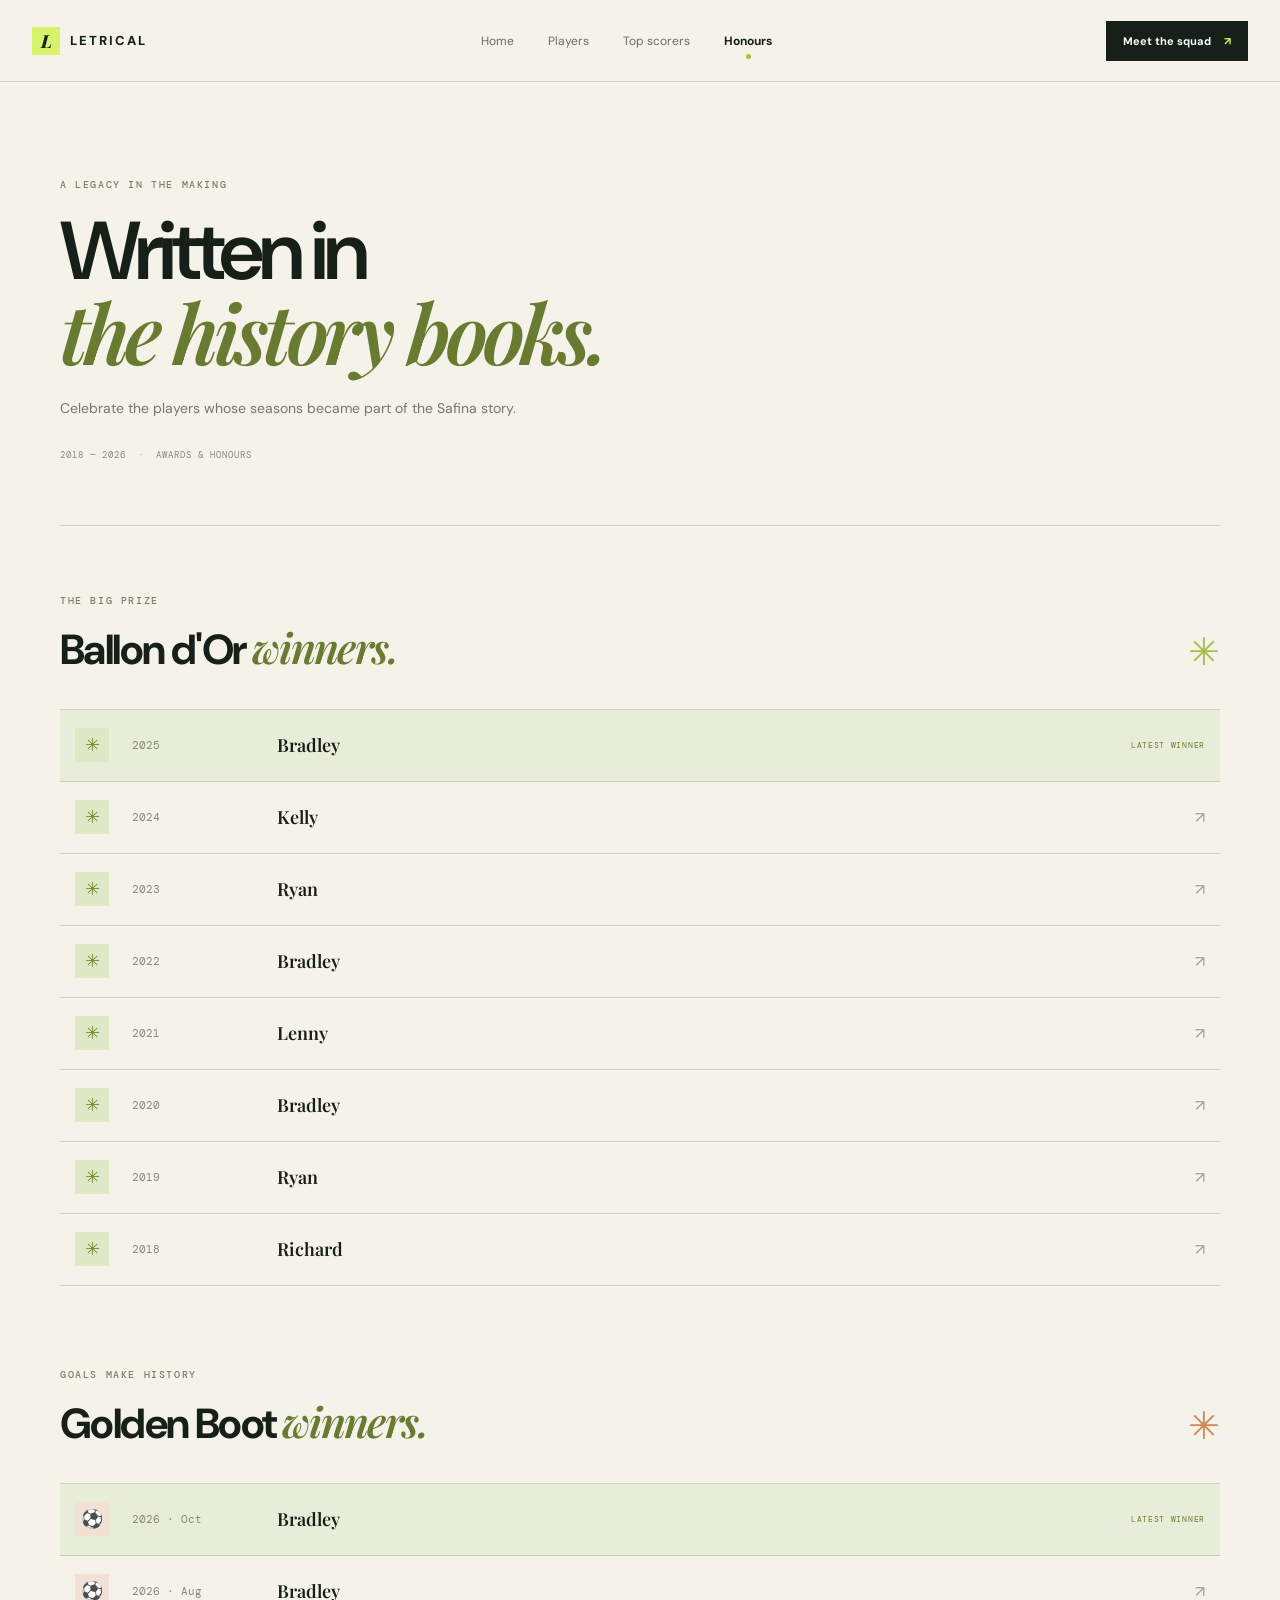
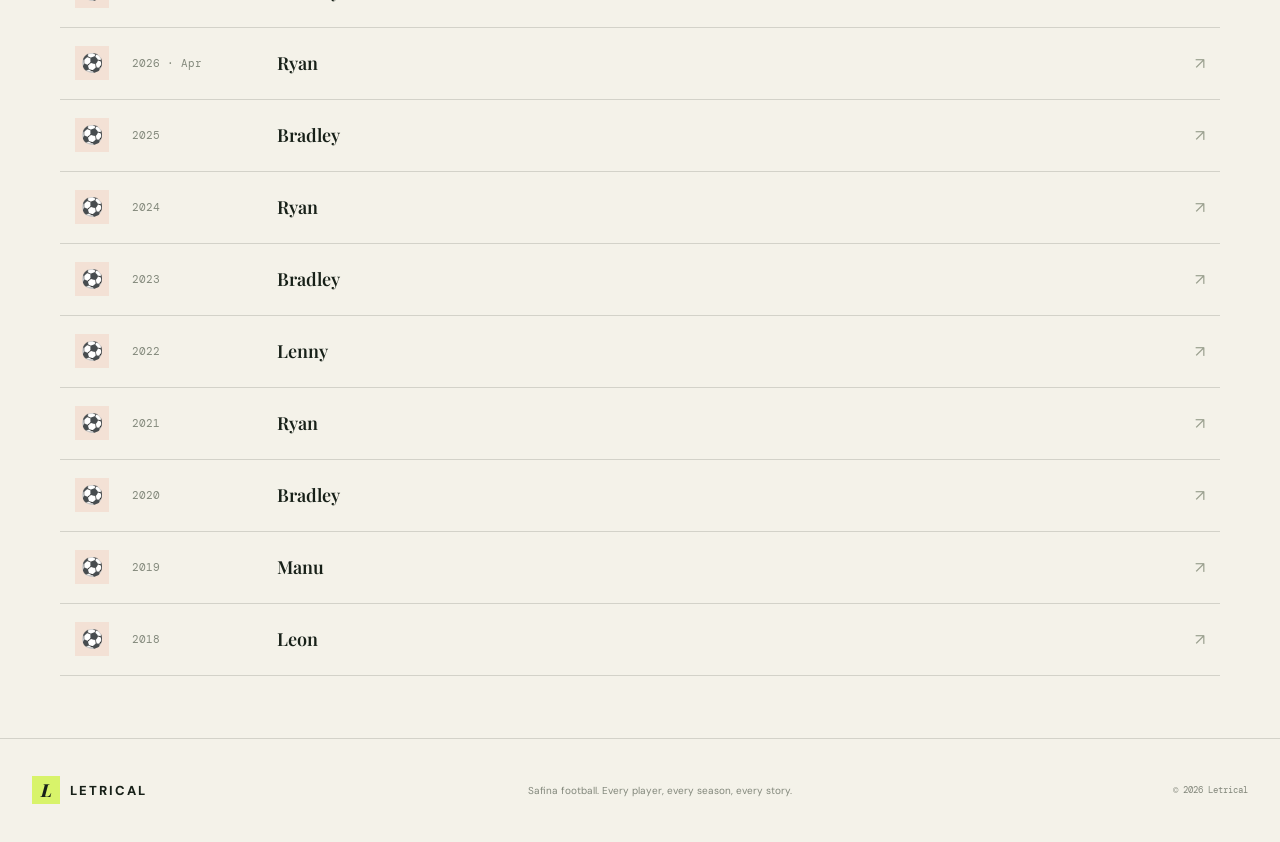
==== honours.html @ 58cb49b2 "Build Letrical as a responsive multi-page Safina football website." ====
<!DOCTYPE html>
<html lang="en">
<head>
  <meta charset="UTF-8">
  <meta name="viewport" content="width=device-width, initial-scale=1.0">
  <meta name="description" content="Look back at Safina Ballon d'Or and Golden Boot winners.">
  <meta name="theme-color" content="#101510">
  <title>Honours & History — Letrical</title>
  <link rel="stylesheet" href="styles.css">
  <script src="data.js" defer></script>
  <script src="app.js" defer></script>
</head>
<body>
  <header class="site-header">
    <a class="wordmark" href="index.html" aria-label="Letrical home"><span class="wordmark-mark">L</span>LETRICAL</a>
    <button class="menu-toggle" aria-label="Open navigation" aria-expanded="false">☰</button>
    <nav class="site-nav" aria-label="Main navigation"><a href="index.html">Home</a><a href="players.html">Players</a><a href="scorers.html">Top scorers</a><a class="active" href="honours.html">Honours</a></nav>
    <a class="header-cta" href="players.html">Meet the squad <span aria-hidden="true">↗</span></a>
  </header>
  <main>
    <section class="page-hero page-width"><p class="eyebrow">A LEGACY IN THE MAKING</p><h1>Written in<br><em>the history books.</em></h1><p>Celebrate the players whose seasons became part of the Safina story.</p><div class="page-hero-meta"><span>2018 — 2026</span><span>·</span><span>AWARDS & HONOURS</span></div></section>
    <section class="section page-width honours-section"><div class="section-heading"><div><p class="eyebrow">THE BIG PRIZE</p><h2>Ballon d'Or <em>winners.</em></h2></div><span class="award-mark" aria-hidden="true">✳</span></div><div class="honours-list" id="ballon-history"></div></section>
    <section class="section page-width honours-section boot-section"><div class="section-heading"><div><p class="eyebrow">GOALS MAKE HISTORY</p><h2>Golden Boot <em>winners.</em></h2></div><span class="award-mark boot-mark" aria-hidden="true">✳</span></div><div class="honours-list" id="boot-history"></div></section>
  </main>
  <footer class="site-footer"><a class="wordmark" href="index.html"><span class="wordmark-mark">L</span>LETRICAL</a><p>Safina football. Every player, every season, every story.</p><span>© <span data-year></span> Letrical</span></footer>
</body>
</html>
---- styles.css ----
@import url('https://fonts.googleapis.com/css2?family=DM+Mono:wght@400;500&family=DM+Sans:wght@400;500;600;700;800&family=Playfair+Display:ital,wght@0,600;0,700;1,600;1,700&display=swap');

:root{--ink:#172018;--deep:#101510;--paper:#f4f2e9;--cream:#e9e6d9;--muted:#777d70;--lime:#d8f36a;--line:rgba(23,32,24,.15);--serif:'Playfair Display',Georgia,serif;--sans:'DM Sans',Arial,sans-serif;--mono:'DM Mono',monospace}
*{box-sizing:border-box}html{scroll-behavior:smooth}body{margin:0;background:var(--paper);color:var(--ink);font-family:var(--sans);-webkit-font-smoothing:antialiased}a{color:inherit;text-decoration:none}.page-width{width:min(1160px,calc(100% - 64px));margin-inline:auto}
.site-header{height:82px;padding:0 max(32px,calc((100vw - 1300px)/2));display:flex;align-items:center;justify-content:space-between;border-bottom:1px solid var(--line);background:var(--paper);position:relative;z-index:5}.wordmark{display:inline-flex;align-items:center;gap:10px;font-size:13px;font-weight:800;letter-spacing:2px}.wordmark-mark{width:28px;height:28px;display:grid;place-items:center;background:var(--lime);font-family:var(--serif);font-size:18px;font-style:italic;letter-spacing:0}.site-nav{display:flex;gap:34px;align-items:center}.site-nav a{font-size:12px;color:#686e62;transition:color .2s}.site-nav a:hover,.site-nav a.active{color:var(--ink);font-weight:700}.site-nav a.active:after{content:'';display:block;width:5px;height:5px;border-radius:50%;background:#a5c83b;margin:5px auto -10px}.header-cta{font-size:11px;font-weight:700;background:var(--ink);color:#fff;padding:13px 17px}.header-cta span{color:var(--lime);padding-left:10px}.menu-toggle{display:none}
.hero{min-height:570px;display:grid;grid-template-columns:1fr .95fr;align-items:center;gap:36px;padding-block:64px}.hero-copy{padding:10px 0}.eyebrow{font:500 10px var(--mono);letter-spacing:1.6px;color:#78806d;margin:0 0 20px}.live-dot{display:inline-block;width:7px;height:7px;border-radius:50%;background:#a9cb44;margin-right:8px;box-shadow:0 0 0 4px rgba(169,203,68,.17)}h1,h2,p{margin-top:0}.hero h1,.page-hero h1{font-size:clamp(54px,7vw,92px);line-height:.98;letter-spacing:-5px;margin:0 0 26px;font-weight:600}.hero h1 em,.page-hero h1 em,.section-heading h2 em,.numbers-heading h2 em,.history-callout h2 em{font-family:var(--serif);font-weight:600;color:#687b31}.hero-intro{font-size:15px;line-height:1.8;color:#666c60;max-width:390px}.hero-actions{display:flex;align-items:center;gap:25px;margin-top:30px}.button{display:inline-flex;align-items:center;gap:20px;padding:15px 19px;font-size:11px;font-weight:700;letter-spacing:.2px}.button-primary{background:var(--lime);color:var(--ink)}.button-primary span,.button-dark span{font-size:17px}.text-link{font-size:11px;font-weight:700;border-bottom:1px solid #939884;padding-bottom:5px}.text-link span{padding-left:8px}.hero-note{display:flex;align-items:center;gap:11px;margin-top:54px;color:#8b9082;font:10px var(--mono);letter-spacing:1px}.note-line{height:1px;width:33px;background:#a5c83b}.hero-art{height:420px;position:relative;overflow:hidden;background:#d9e3be;display:grid;place-items:center}.hero-art:before,.hero-art:after{content:'';position:absolute;border:1px solid rgba(67,87,33,.18);border-radius:50%;width:410px;height:410px}.hero-art:after{width:300px;height:300px}.hero-orbit{position:absolute;border:1px solid rgba(67,87,33,.16);border-radius:50%;width:520px;height:260px;transform:rotate(-30deg)}.orbit-two{transform:rotate(48deg);width:480px;height:190px}.hero-sun{position:absolute;width:175px;height:175px;background:var(--lime);border-radius:50%;top:32px;right:60px;opacity:.8}.hero-ball{position:relative;z-index:1;font-size:140px;filter:drop-shadow(0 22px 18px rgba(49,62,27,.24));transform:rotate(-17deg)}.hero-art-label{position:absolute;left:25px;bottom:22px;right:25px;display:flex;justify-content:space-between;font:10px var(--mono);letter-spacing:1.2px;color:#52613a}.hero-side-label{position:absolute;right:13px;top:50%;writing-mode:vertical-rl;font:9px var(--mono);letter-spacing:2px;color:#69784e}
.ticker{height:53px;background:var(--lime);overflow:hidden;display:flex;align-items:center}.ticker-track{display:flex;align-items:center;justify-content:space-around;min-width:100%;gap:35px;white-space:nowrap;font-size:10px;letter-spacing:1.7px;font-weight:800}.ticker-track b{font-size:17px;font-weight:400}.section{padding-block:95px}.section-heading,.leaderboard-top{display:flex;align-items:end;justify-content:space-between;margin-bottom:32px}.section-heading .eyebrow,.leaderboard-top .eyebrow{margin-bottom:12px}.section-heading h2,.leaderboard-top h2{font-size:42px;letter-spacing:-1.6px;margin:0}.section-aside{font:9px var(--mono);letter-spacing:1px;color:#83897b}.player-grid{display:grid;grid-template-columns:repeat(4,1fr);gap:17px}.featured-grid{grid-template-columns:repeat(3,1fr)}.player-card{--tone:#d8f36a;position:relative;overflow:hidden;min-height:332px;padding:18px 18px 15px;background:#20291f;color:#f5f4e8;isolation:isolate;transition:transform .25s,box-shadow .25s}.player-card:hover{transform:translateY(-5px);box-shadow:0 14px 28px rgba(28,38,27,.18)}.tone-lime{--tone:#d8f36a}.tone-coral{--tone:#fd806a}.tone-blue{--tone:#85b8f5}.tone-orange{--tone:#f6a05a}.tone-violet{--tone:#c0a3ef}.tone-cyan{--tone:#82d8d1}.tone-gold{--tone:#e6c45b}.tone-slate{--tone:#b5c5c6}.player-card:before{content:'';position:absolute;z-index:-1;width:210px;height:210px;border-radius:50%;background:var(--tone);right:-60px;top:64px;opacity:.95}.player-card:after{content:'';position:absolute;z-index:-1;width:220px;height:110px;border:1px solid rgba(255,255,255,.19);border-radius:50%;right:-25px;top:104px;transform:rotate(-28deg)}.card-edition,.player-number{font:9px var(--mono);letter-spacing:1px;color:rgba(255,255,255,.62)}.player-card-top{display:flex;justify-content:space-between;align-items:center}.player-number{color:var(--tone);font-size:15px}.card-player-art{height:158px;position:relative;display:grid;place-items:center}.card-shape{position:absolute;width:160px;height:160px;border-radius:50%;background:rgba(255,255,255,.06);border:1px solid rgba(255,255,255,.13)}.player-emoji{position:relative;font-size:72px;filter:drop-shadow(0 7px 8px rgba(0,0,0,.2));transform:translateY(4px)}.player-card-info{position:relative;border-bottom:1px solid rgba(255,255,255,.2);padding-bottom:10px;display:flex;align-items:end;justify-content:space-between}.player-rating{display:flex;flex-direction:column;line-height:1}.player-rating strong{font-size:34px;letter-spacing:-2px;color:var(--tone)}.player-rating span{font:9px var(--mono);letter-spacing:1px;margin-top:5px;color:rgba(255,255,255,.68)}.player-card-name{font:600 19px var(--serif);text-transform:uppercase;letter-spacing:.5px}.player-card-stats{display:flex;justify-content:space-between;padding-top:10px;font:8px var(--mono);letter-spacing:.4px;color:rgba(255,255,255,.62)}.player-card-stats b{color:#fff;font-size:10px;margin-right:3px}
.numbers-band{background:var(--deep);color:#fff}.numbers-inner{min-height:260px;display:grid;grid-template-columns:1.5fr repeat(3,1fr);align-items:center;gap:30px}.numbers-heading .eyebrow{color:#a1b66b}.numbers-heading h2{font-size:37px;line-height:1.1;letter-spacing:-1.5px;margin:0}.numbers-heading h2 em{color:var(--lime)}.stat-block{border-left:1px solid rgba(255,255,255,.15);padding-left:25px;display:flex;flex-direction:column;gap:10px}.stat-block strong{font:600 45px var(--serif);color:var(--lime)}.stat-block span{font:9px var(--mono);letter-spacing:.8px;color:#a6ab9e}.home-history{display:grid;grid-template-columns:1.4fr .8fr;gap:70px;align-items:center}.history-callout{padding:50px;background:#e4e9d4}.history-callout h2{font-size:43px;letter-spacing:-1.5px;line-height:1.1;margin-bottom:17px}.history-callout p:not(.eyebrow){color:#6e7564;max-width:390px;font-size:13px;line-height:1.8}.button-dark{background:var(--ink);color:white;margin-top:12px}.button-dark span{color:var(--lime)}.latest-winner{padding:20px 10px;display:flex;flex-direction:column;align-items:flex-start}.winner-icon{font-size:32px;color:#9ebc48;margin-bottom:24px}.latest-winner .eyebrow{margin:0 0 6px}.latest-winner strong{font:600 25px var(--serif);margin-bottom:3px}.latest-winner>span{font:10px var(--mono);color:#8b9082}.winner-rule{height:1px;width:100%;background:var(--line);margin:23px 0}
.site-footer{min-height:104px;padding:24px max(32px,calc((100vw - 1300px)/2));border-top:1px solid var(--line);display:flex;align-items:center;justify-content:space-between;gap:20px}.site-footer p{margin:0;font-size:10px;color:#82877b}.site-footer>span{font:9px var(--mono);color:#82877b}
.page-hero{padding-top:96px;padding-bottom:64px;border-bottom:1px solid var(--line);position:relative}.page-hero h1{font-size:clamp(54px,7vw,82px);margin-bottom:19px}.page-hero>p:not(.eyebrow){font-size:14px;color:#73796c;line-height:1.7;max-width:480px;margin-bottom:28px}.page-hero-meta{display:flex;gap:12px;color:#858b7e;font:9px var(--mono);letter-spacing:1px}.squad-section{padding-top:62px}.squad-section .player-grid{grid-template-columns:repeat(4,1fr)}.leaderboard-section{padding-top:75px;max-width:960px}.leaderboard-top{align-items:center}.leaderboard-total{display:flex;flex-direction:column;align-items:flex-end}.leaderboard-total strong{font:600 30px var(--serif);color:#627731}.leaderboard-total span{font:9px var(--mono);color:#82877b;letter-spacing:1px}.table-shell{border:1px solid var(--line);background:#faf9f4}.leaderboard{width:100%;border-collapse:collapse;text-align:left}.leaderboard th{padding:17px 20px;font:9px var(--mono);letter-spacing:1px;color:#858b7e;border-bottom:1px solid var(--line)}.leaderboard td{padding:16px 20px;border-bottom:1px solid rgba(23,32,24,.08)}.leaderboard tbody tr:last-child td{border-bottom:0}.leaderboard tbody tr:hover{background:#f1f3e8}.rank-badge{font:11px var(--mono);color:#8b9082}.rank-badge.rank-1{color:#718b2f}.rank-badge.rank-2{color:#777e80}.rank-badge.rank-3{color:#a66a42}.table-player{display:flex;align-items:center;gap:12px}.table-avatar{width:34px;height:34px;border-radius:50%;display:grid;place-items:center;background:#e6eadb;font-size:17px}.table-player strong{font-size:13px}.position-pill{padding:5px 8px;background:#edf0e3;color:#69784b;font:9px var(--mono)}.goal-count{font:600 19px var(--serif)}.goal-count span{font-size:13px}.table-footnote{font-size:10px;color:#8a8f83;margin-top:14px}
.honours-section{padding-top:68px;padding-bottom:62px}.honours-section+.honours-section{padding-top:20px}.award-mark{font-size:38px;color:#a4bf4b}.boot-mark{color:#d28757}.honours-list{border-top:1px solid var(--line)}.honour-row{min-height:72px;display:grid;grid-template-columns:42px 130px 1fr auto;align-items:center;gap:15px;border-bottom:1px solid var(--line);padding:10px 15px;transition:background .2s}.honour-row:hover{background:#eeefe7}.honour-row.latest{background:#e8edd9}.honour-icon{width:34px;height:34px;display:grid;place-items:center;background:#dfe8c4;color:#728b38;font-size:18px}.boot-section .honour-icon{background:#f3e1d5;color:#b87043}.honour-year{font:11px var(--mono);color:#83897c}.honour-winner{font:600 18px var(--serif)}.latest-tag{font:8px var(--mono);letter-spacing:.7px;color:#687d32}.honour-arrow{color:#9aa08f}
@media(max-width:900px){.site-header{padding-inline:24px}.site-nav{gap:20px}.hero{min-height:500px;gap:20px}.hero-art{height:360px}.player-grid,.squad-section .player-grid{grid-template-columns:repeat(2,1fr)}.numbers-inner{grid-template-columns:repeat(3,1fr);padding-block:38px}.numbers-heading{grid-column:1/-1}.numbers-heading br{display:none}.home-history{gap:35px}.site-footer{padding-inline:24px}}
@media(max-width:620px){.page-width{width:calc(100% - 36px)}.site-header{height:68px;padding-inline:18px}.wordmark{font-size:11px}.header-cta{display:none}.menu-toggle{display:block;border:0;background:transparent;font-size:21px;color:var(--ink);cursor:pointer}.site-nav{display:none;position:absolute;top:68px;left:0;right:0;padding:16px 20px 20px;background:var(--paper);border-bottom:1px solid var(--line);flex-direction:column;align-items:stretch;gap:0}.site-nav.is-open{display:flex}.site-nav a{padding:13px 0}.site-nav a.active:after{display:none}.hero{display:flex;flex-direction:column;align-items:stretch;padding-block:48px 35px;gap:28px}.hero h1,.page-hero h1{font-size:58px;letter-spacing:-3px}.hero-art{height:310px}.hero-ball{font-size:110px}.hero-sun{width:130px;height:130px;right:35px}.hero-note{margin-top:35px}.ticker{height:45px}.ticker-track{justify-content:flex-start;gap:22px;font-size:8px}.section{padding-block:62px}.section-heading h2,.leaderboard-top h2{font-size:34px}.section-heading{align-items:end;gap:12px}.section-heading>.text-link{white-space:nowrap;font-size:10px}.section-aside{display:none}.player-grid,.squad-section .player-grid,.featured-grid{grid-template-columns:repeat(2,minmax(0,1fr));gap:10px}.player-card{min-height:290px;padding:13px}.card-player-art{height:130px}.card-shape{width:135px;height:135px}.player-emoji{font-size:58px}.player-card-name{font-size:15px}.player-card-stats{font-size:7px}.player-card-stats b{font-size:9px}.numbers-inner{grid-template-columns:repeat(3,1fr);gap:14px;padding-block:32px}.numbers-heading{grid-column:1/-1}.numbers-heading h2{font-size:30px}.stat-block{padding-left:11px}.stat-block strong{font-size:31px}.stat-block span{font-size:7px;line-height:1.5}.home-history{grid-template-columns:1fr;gap:25px}.history-callout{padding:30px 24px}.history-callout h2{font-size:36px}.latest-winner{padding-inline:5px}.page-hero{padding-top:65px;padding-bottom:42px}.page-hero h1{font-size:54px}.page-hero-meta{font-size:8px;gap:8px}.leaderboard-section{padding-top:50px}.leaderboard-top{align-items:end}.leaderboard th,.leaderboard td{padding:12px 9px}.leaderboard th{font-size:8px}.leaderboard th:nth-child(3),.leaderboard td:nth-child(3){display:none}.table-player{gap:8px}.table-player strong{font-size:12px}.table-avatar{width:29px;height:29px}.goal-count{font-size:16px}.honour-row{grid-template-columns:35px 75px 1fr auto;gap:8px;padding-inline:6px;min-height:65px}.honour-icon{width:30px;height:30px}.honour-year{font-size:9px}.honour-winner{font-size:16px}.latest-tag{font-size:7px}.site-footer{padding:22px 18px;flex-wrap:wrap}.site-footer p{order:3;flex-basis:100%}.site-footer>span{font-size:8px}}
@media(prefers-reduced-motion:reduce){html{scroll-behavior:auto}*,*::before,*::after{transition:none!important}}
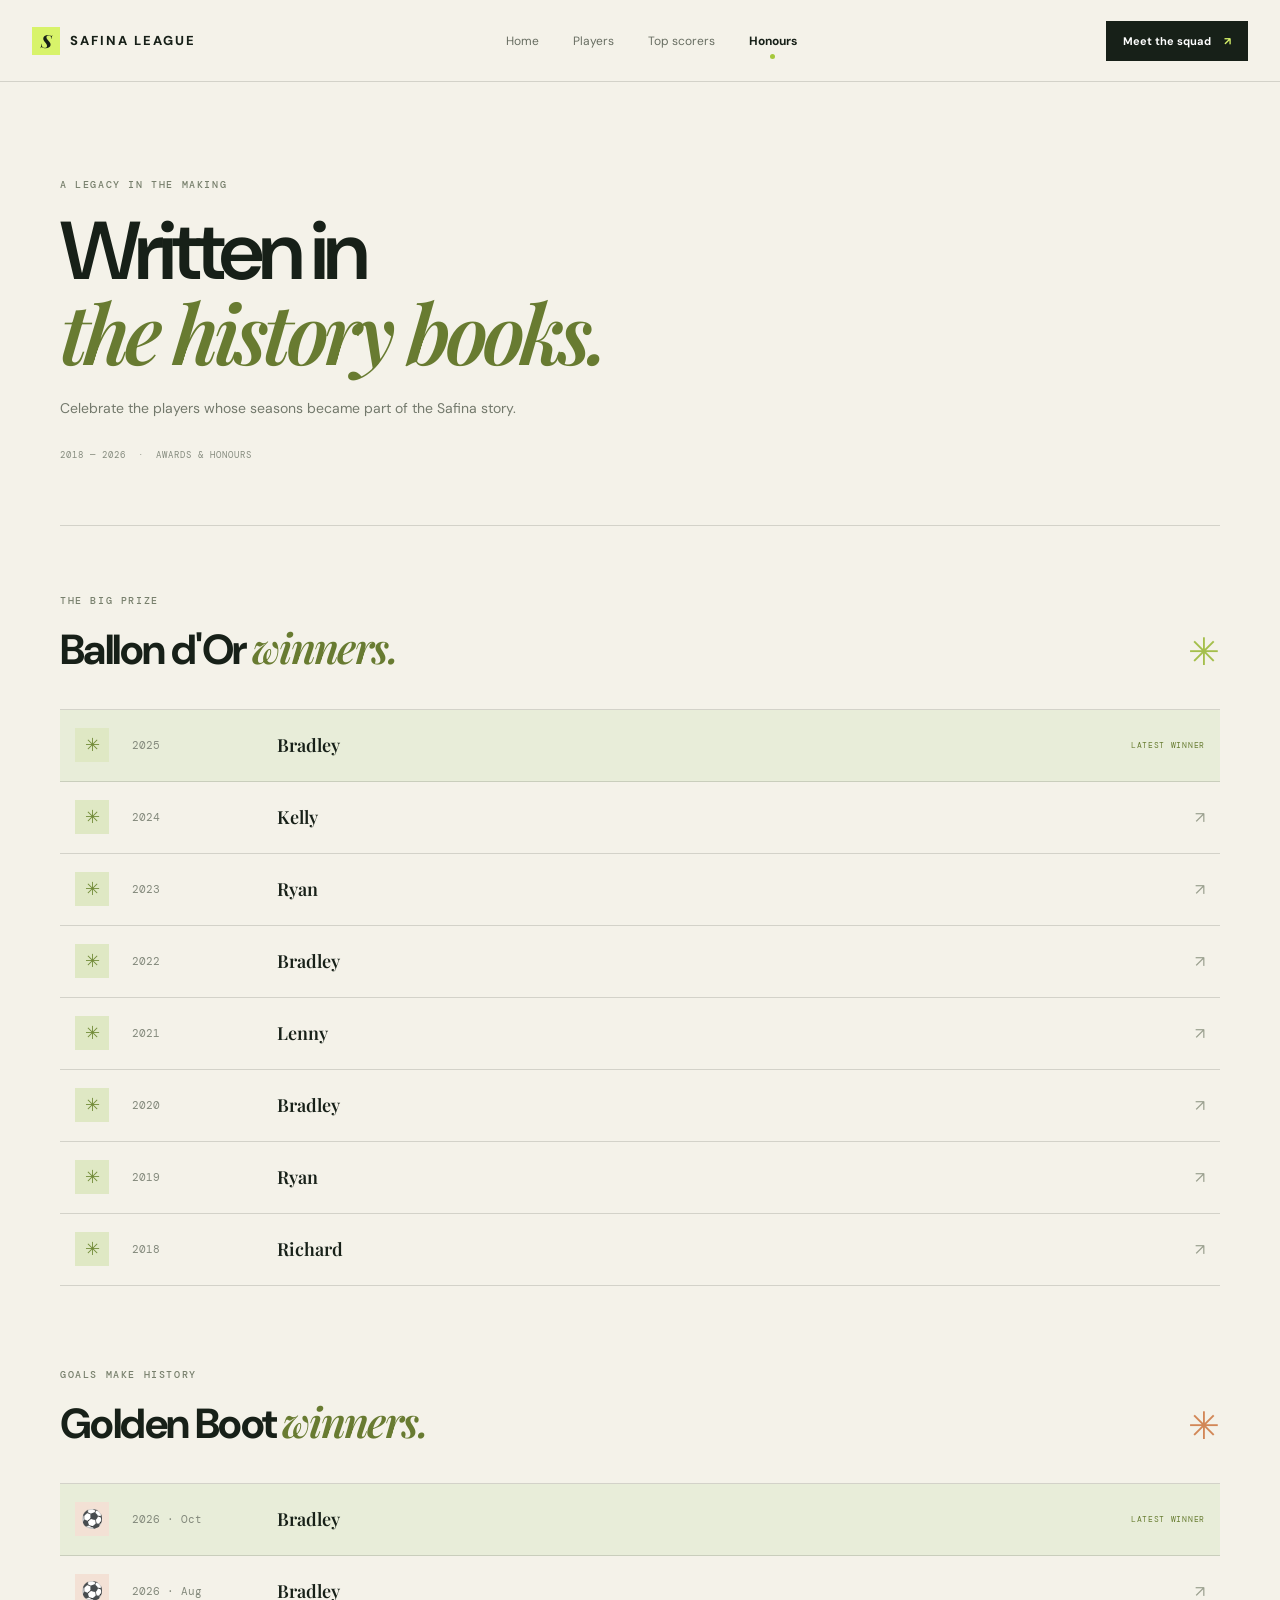
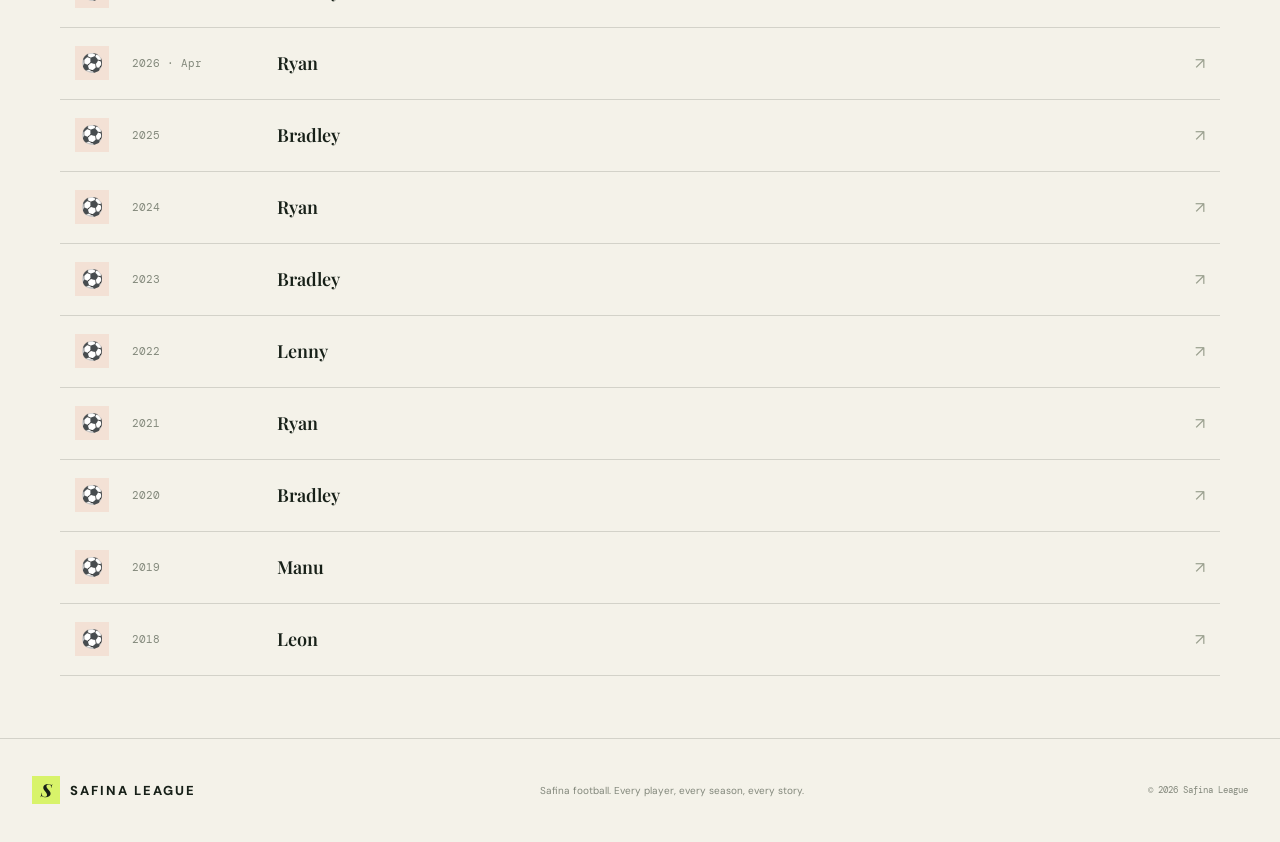
==== commit 3bfa46f5: "Rename the website branding to Safina League across the static site." ====
--- a/honours.html
+++ b/honours.html
@@ -5,14 +5,14 @@
   <meta name="viewport" content="width=device-width, initial-scale=1.0">
   <meta name="description" content="Look back at Safina Ballon d'Or and Golden Boot winners.">
   <meta name="theme-color" content="#101510">
-  <title>Honours & History — Letrical</title>
+  <title>Honours & History — Safina League</title>
   <link rel="stylesheet" href="styles.css">
   <script src="data.js" defer></script>
   <script src="app.js" defer></script>
 </head>
 <body>
   <header class="site-header">
-    <a class="wordmark" href="index.html" aria-label="Letrical home"><span class="wordmark-mark">L</span>LETRICAL</a>
+    <a class="wordmark" href="index.html" aria-label="Safina League home"><span class="wordmark-mark">S</span>SAFINA LEAGUE</a>
     <button class="menu-toggle" aria-label="Open navigation" aria-expanded="false">☰</button>
     <nav class="site-nav" aria-label="Main navigation"><a href="index.html">Home</a><a href="players.html">Players</a><a href="scorers.html">Top scorers</a><a class="active" href="honours.html">Honours</a></nav>
     <a class="header-cta" href="players.html">Meet the squad <span aria-hidden="true">↗</span></a>
@@ -22,6 +22,6 @@
     <section class="section page-width honours-section"><div class="section-heading"><div><p class="eyebrow">THE BIG PRIZE</p><h2>Ballon d'Or <em>winners.</em></h2></div><span class="award-mark" aria-hidden="true">✳</span></div><div class="honours-list" id="ballon-history"></div></section>
     <section class="section page-width honours-section boot-section"><div class="section-heading"><div><p class="eyebrow">GOALS MAKE HISTORY</p><h2>Golden Boot <em>winners.</em></h2></div><span class="award-mark boot-mark" aria-hidden="true">✳</span></div><div class="honours-list" id="boot-history"></div></section>
   </main>
-  <footer class="site-footer"><a class="wordmark" href="index.html"><span class="wordmark-mark">L</span>LETRICAL</a><p>Safina football. Every player, every season, every story.</p><span>© <span data-year></span> Letrical</span></footer>
+  <footer class="site-footer"><a class="wordmark" href="index.html"><span class="wordmark-mark">S</span>SAFINA LEAGUE</a><p>Safina football. Every player, every season, every story.</p><span>© <span data-year></span> Safina League</span></footer>
 </body>
 </html>
